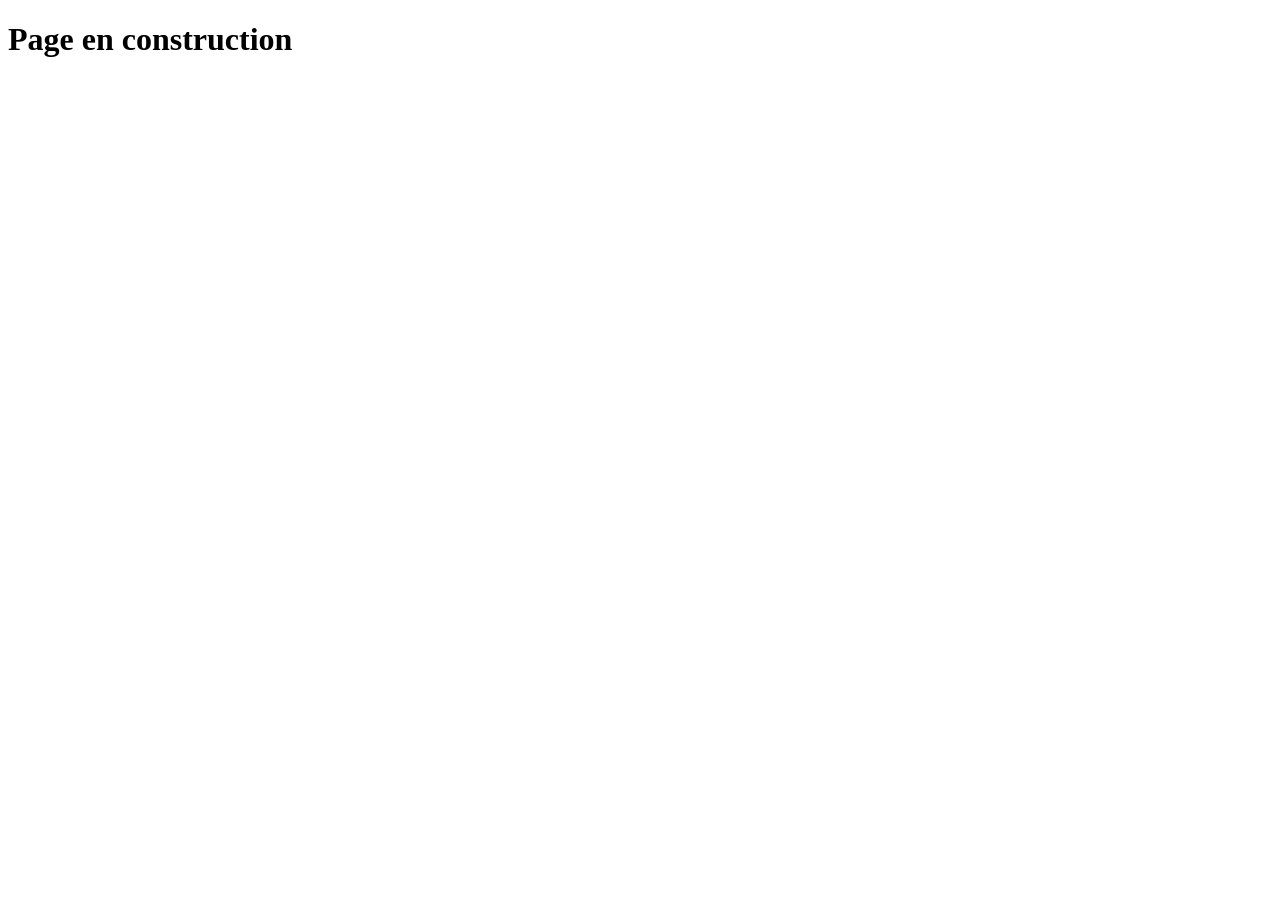
==== Pages/guide.html @ b4634869 "Premier commit du site" ====
<!DOCTYPE html>
<html lang="fr">

<head>

    <meta charset="UTF-8">

    <meta name="viewport" content="width=device-width, initial-scale=1.0">

    <title>Génération Dorée</title>

</head>

<body>

    <h1>Page en construction</h1>

</body>

</html>
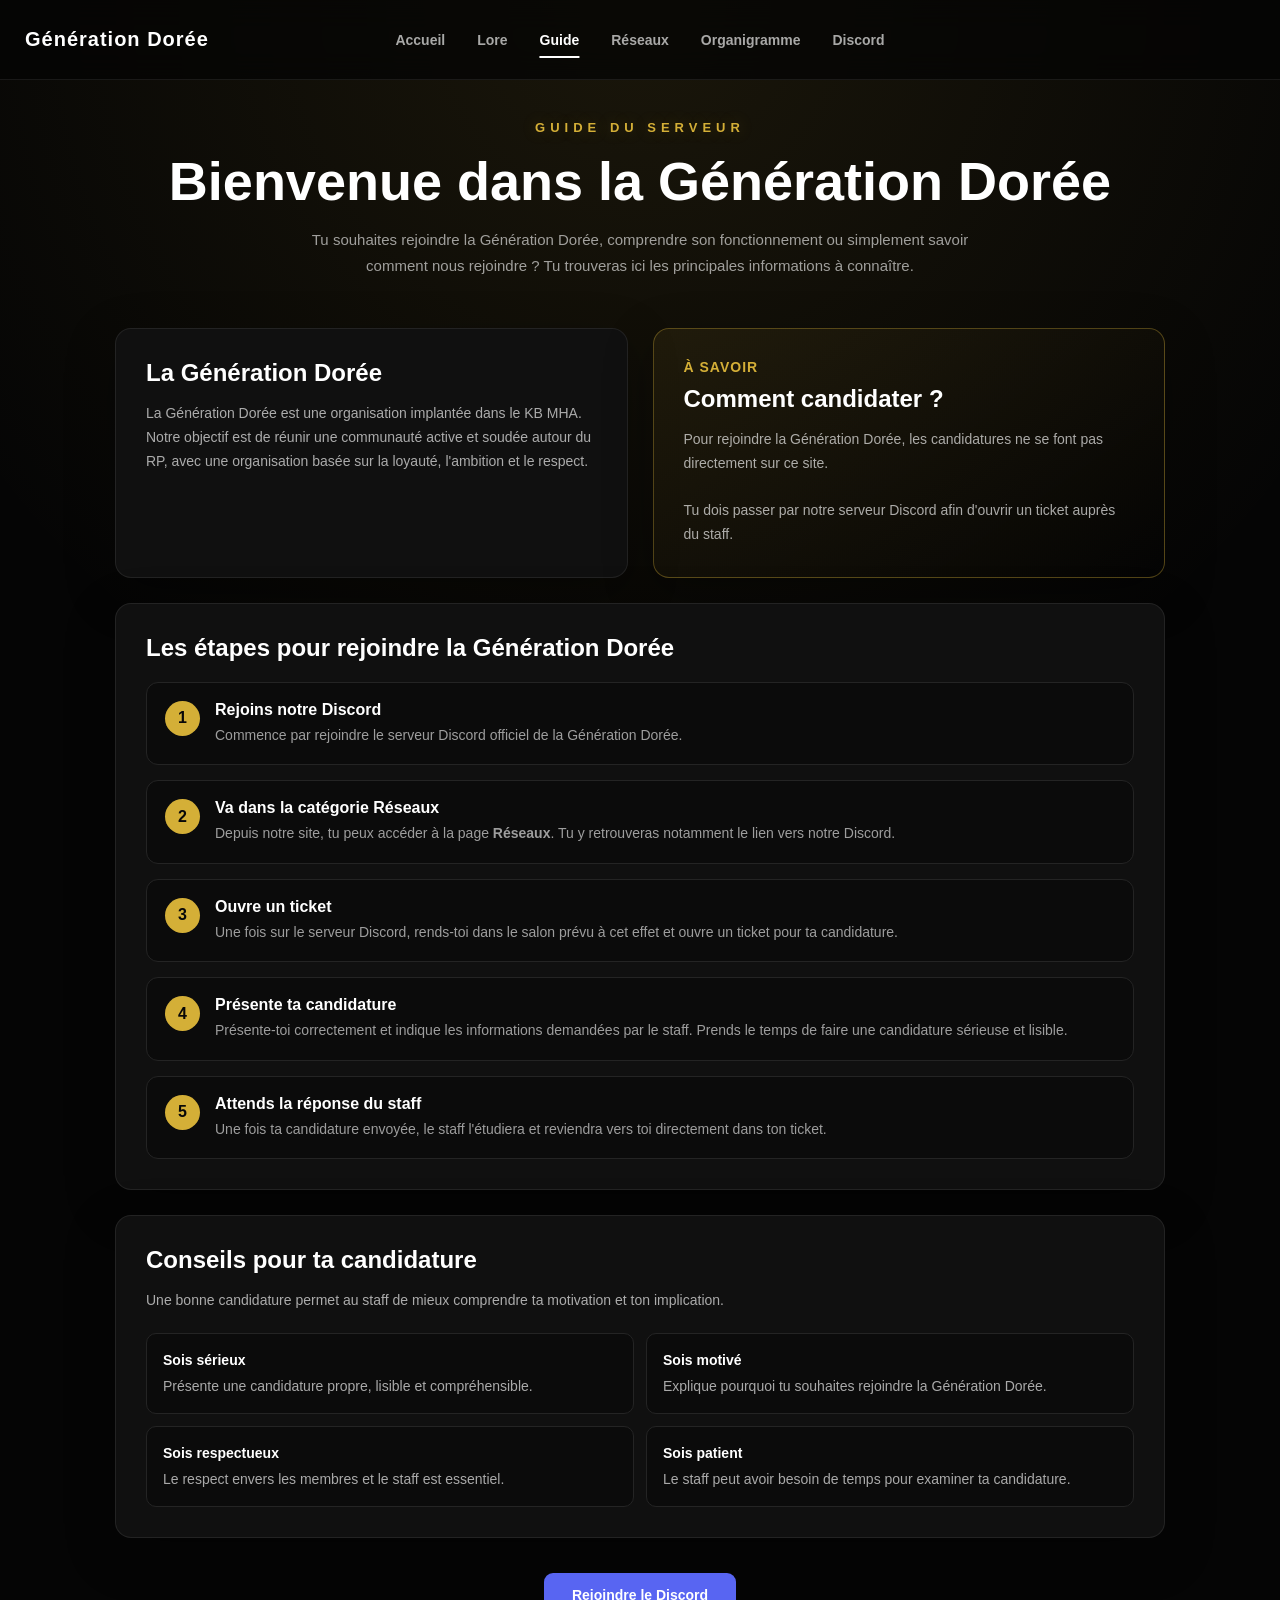
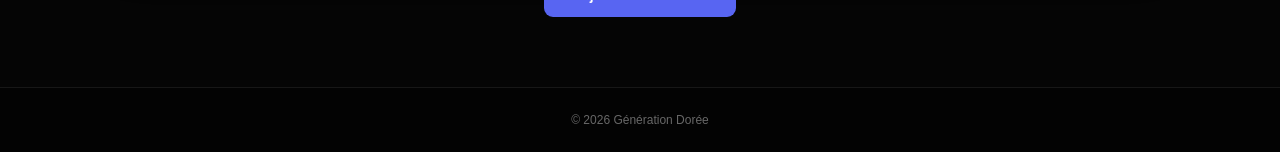
==== commit 2f5c3bb8: "Ajout du guide du serveur" ====
--- a/Pages/guide.html
+++ b/Pages/guide.html
@@ -5,15 +5,956 @@
 
     <meta charset="UTF-8">
 
-    <meta name="viewport" content="width=device-width, initial-scale=1.0">
-
-    <title>Génération Dorée</title>
+    <meta
+        name="viewport"
+        content="width=device-width, initial-scale=1.0"
+    >
+
+    <title>Guide du serveur • Génération Dorée</title>
+
+    <link
+        rel="stylesheet"
+        href="../css/style.css"
+    >
+
+    <style>
+
+        /* =====================================================
+           PAGE GUIDE
+        ===================================================== */
+
+        .guide-page {
+
+            min-height: 100vh;
+
+            padding:
+                120px
+                30px
+                70px;
+
+            background:
+                radial-gradient(
+                    circle at top center,
+                    rgba(212,175,55,0.10),
+                    transparent 45%
+                ),
+                #050505;
+
+        }
+
+
+        .guide-container {
+
+            width: 100%;
+
+            max-width: 1050px;
+
+            margin: 0 auto;
+
+        }
+
+
+        /* =====================================================
+           HEADER
+        ===================================================== */
+
+        .guide-header {
+
+            text-align: center;
+
+            margin-bottom: 50px;
+
+        }
+
+
+        .guide-header .category {
+
+            margin-bottom: 15px;
+
+        }
+
+
+        .guide-header h1 {
+
+            margin:
+                0
+                0
+                15px;
+
+            font-size:
+                clamp(
+                    36px,
+                    5vw,
+                    54px
+                );
+
+            font-weight: 900;
+
+            color: #ffffff;
+
+        }
+
+
+        .guide-header p {
+
+            max-width: 700px;
+
+            margin: 0 auto;
+
+            color:
+                rgba(255,255,255,0.60);
+
+            line-height: 1.7;
+
+            font-size: 15px;
+
+        }
+
+
+        /* =====================================================
+           CARTES
+        ===================================================== */
+
+        .guide-grid {
+
+            display: grid;
+
+            grid-template-columns:
+                repeat(
+                    2,
+                    minmax(0, 1fr)
+                );
+
+            gap: 25px;
+
+            margin-bottom: 25px;
+
+        }
+
+
+        .guide-card {
+
+            background:
+                #101010;
+
+            border:
+                1px solid
+                rgba(255,255,255,0.08);
+
+            border-radius: 16px;
+
+            padding: 30px;
+
+            box-shadow:
+                0 15px 50px
+                rgba(0,0,0,0.30);
+
+        }
+
+
+        .guide-card.full {
+
+            grid-column:
+                1 / -1;
+
+        }
+
+
+        .guide-card h2 {
+
+            margin:
+                0
+                0
+                15px;
+
+            color:
+                #ffffff;
+
+            font-size: 24px;
+
+            font-weight: 900;
+
+        }
+
+
+        .guide-card p {
+
+            margin:
+                0;
+
+            color:
+                rgba(255,255,255,0.65);
+
+            line-height: 1.7;
+
+            font-size: 14px;
+
+        }
+
+
+        /* =====================================================
+           ÉTAPES
+        ===================================================== */
+
+        .steps {
+
+            display: flex;
+
+            flex-direction: column;
+
+            gap: 15px;
+
+            margin-top: 20px;
+
+        }
+
+
+        .step {
+
+            display: flex;
+
+            align-items: flex-start;
+
+            gap: 15px;
+
+            padding: 18px;
+
+            border-radius: 12px;
+
+            background:
+                #0b0b0b;
+
+            border:
+                1px solid
+                #242424;
+
+        }
+
+
+        .step-number {
+
+            width: 35px;
+
+            height: 35px;
+
+            flex-shrink: 0;
+
+            display: flex;
+
+            align-items: center;
+
+            justify-content: center;
+
+            border-radius: 50%;
+
+            background:
+                #d4af37;
+
+            color:
+                #080808;
+
+            font-weight: 900;
+
+        }
+
+
+        .step-content h3 {
+
+            margin:
+                0
+                0
+                5px;
+
+            color:
+                #ffffff;
+
+            font-size: 16px;
+
+        }
+
+
+        .step-content p {
+
+            margin: 0;
+
+            color:
+                rgba(255,255,255,0.60);
+
+            font-size: 14px;
+
+            line-height: 1.6;
+
+        }
+
+
+        /* =====================================================
+           IMPORTANT
+        ===================================================== */
+
+        .important {
+
+            border:
+                1px solid
+                rgba(212,175,55,0.35);
+
+            background:
+                linear-gradient(
+                    145deg,
+                    rgba(212,175,55,0.08),
+                    rgba(0,0,0,0.20)
+                );
+
+        }
+
+
+        .important-title {
+
+            color:
+                #d4af37;
+
+            font-weight: 900;
+
+            margin-bottom: 10px;
+
+            font-size: 14px;
+
+            text-transform:
+                uppercase;
+
+            letter-spacing:
+                1px;
+
+        }
+
+
+        /* =====================================================
+           CONSEILS
+        ===================================================== */
+
+        .tips {
+
+            display: grid;
+
+            grid-template-columns:
+                repeat(
+                    2,
+                    minmax(0, 1fr)
+                );
+
+            gap: 12px;
+
+            margin-top: 20px;
+
+        }
+
+
+        .tip {
+
+            padding: 16px;
+
+            border-radius: 10px;
+
+            background:
+                #0b0b0b;
+
+            border:
+                1px solid
+                #242424;
+
+            color:
+                rgba(255,255,255,0.65);
+
+            font-size: 14px;
+
+            line-height: 1.5;
+
+        }
+
+
+        .tip strong {
+
+            display: block;
+
+            color:
+                #ffffff;
+
+            margin-bottom: 5px;
+
+        }
+
+
+        /* =====================================================
+           BOUTON DISCORD
+        ===================================================== */
+
+        .guide-action {
+
+            text-align: center;
+
+            margin-top: 35px;
+
+        }
+
+
+        .guide-discord-button {
+
+            display: inline-flex;
+
+            align-items: center;
+
+            justify-content: center;
+
+            padding:
+                14px
+                28px;
+
+            border-radius: 9px;
+
+            background:
+                #5865F2;
+
+            color:
+                #ffffff;
+
+            text-decoration: none;
+
+            font-size: 14px;
+
+            font-weight: 900;
+
+            transition:
+                0.25s ease;
+
+        }
+
+
+        .guide-discord-button:hover {
+
+            transform:
+                translateY(-3px);
+
+            filter:
+                brightness(1.1);
+
+            box-shadow:
+                0 10px 30px
+                rgba(88,101,242,0.25);
+
+        }
+
+
+        /* =====================================================
+           RESPONSIVE
+        ===================================================== */
+
+        @media (max-width: 750px) {
+
+            .guide-page {
+
+                padding:
+                    110px
+                    15px
+                    50px;
+
+            }
+
+
+            .guide-grid {
+
+                grid-template-columns:
+                    1fr;
+
+            }
+
+
+            .guide-card.full {
+
+                grid-column:
+                    auto;
+
+            }
+
+
+            .tips {
+
+                grid-template-columns:
+                    1fr;
+
+            }
+
+
+            .guide-card {
+
+                padding:
+                    25px
+                    20px;
+
+            }
+
+        }
+
+    </style>
 
 </head>
 
+
 <body>
 
-    <h1>Page en construction</h1>
+
+<!-- =========================================================
+     NAVIGATION
+========================================================= -->
+
+<header class="navbar">
+
+    <div class="navbar-container">
+
+
+        <a
+            href="../index.html"
+            class="logo"
+        >
+            Génération Dorée
+        </a>
+
+
+        <nav class="navigation">
+
+
+            <a
+                href="../index.html"
+            >
+                Accueil
+            </a>
+
+
+            <a
+                href="lore.html"
+            >
+                Lore
+            </a>
+
+
+            <a
+                href="guide.html"
+                class="active"
+            >
+                Guide
+            </a>
+
+
+            <a
+                href="tickets.html"
+            >
+                Réseaux
+            </a>
+
+
+            <a
+                href="organigramme.html"
+            >
+                Organigramme
+            </a>
+
+
+            <a
+                href="discord.html"
+            >
+                Discord
+            </a>
+
+
+        </nav>
+
+    </div>
+
+</header>
+
+
+
+<!-- =========================================================
+     GUIDE
+========================================================= -->
+
+<main class="guide-page">
+
+    <div class="guide-container">
+
+
+        <!-- =================================================
+             HEADER
+        ================================================== -->
+
+        <div class="guide-header">
+
+
+            <div class="category">
+
+                GUIDE DU SERVEUR
+
+            </div>
+
+
+            <h1>
+
+                Bienvenue dans la Génération Dorée
+
+            </h1>
+
+
+            <p>
+
+                Tu souhaites rejoindre la Génération Dorée,
+                comprendre son fonctionnement ou simplement
+                savoir comment nous rejoindre ?
+                Tu trouveras ici les principales informations
+                à connaître.
+
+            </p>
+
+
+        </div>
+
+
+
+        <!-- =================================================
+             INFORMATIONS
+        ================================================== -->
+
+        <div class="guide-grid">
+
+
+            <!-- PRÉSENTATION -->
+
+            <section class="guide-card">
+
+                <h2>
+                    La Génération Dorée
+                </h2>
+
+
+                <p>
+
+                    La Génération Dorée est une organisation
+                    implantée dans le KB MHA.
+                    Notre objectif est de réunir une communauté
+                    active et soudée autour du RP, avec une
+                    organisation basée sur la loyauté,
+                    l'ambition et le respect.
+
+                </p>
+
+            </section>
+
+
+
+            <!-- CANDIDATURE -->
+
+            <section class="guide-card important">
+
+                <div class="important-title">
+                    À savoir
+                </div>
+
+
+                <h2>
+                    Comment candidater ?
+                </h2>
+
+
+                <p>
+
+                    Pour rejoindre la Génération Dorée,
+                    les candidatures ne se font pas directement
+                    sur ce site.
+
+                    <br><br>
+
+                    Tu dois passer par notre serveur Discord
+                    afin d'ouvrir un ticket auprès du staff.
+
+                </p>
+
+            </section>
+
+
+
+            <!-- ÉTAPES -->
+
+            <section class="guide-card full">
+
+                <h2>
+                    Les étapes pour rejoindre la Génération Dorée
+                </h2>
+
+
+                <div class="steps">
+
+
+                    <div class="step">
+
+                        <div class="step-number">
+                            1
+                        </div>
+
+
+                        <div class="step-content">
+
+                            <h3>
+                                Rejoins notre Discord
+                            </h3>
+
+
+                            <p>
+
+                                Commence par rejoindre le serveur
+                                Discord officiel de la Génération Dorée.
+
+                            </p>
+
+                        </div>
+
+                    </div>
+
+
+
+                    <div class="step">
+
+                        <div class="step-number">
+                            2
+                        </div>
+
+
+                        <div class="step-content">
+
+                            <h3>
+                                Va dans la catégorie Réseaux
+                            </h3>
+
+
+                            <p>
+
+                                Depuis notre site, tu peux accéder
+                                à la page <strong>Réseaux</strong>.
+                                Tu y retrouveras notamment le lien
+                                vers notre Discord.
+
+                            </p>
+
+                        </div>
+
+                    </div>
+
+
+
+                    <div class="step">
+
+                        <div class="step-number">
+                            3
+                        </div>
+
+
+                        <div class="step-content">
+
+                            <h3>
+                                Ouvre un ticket
+                            </h3>
+
+
+                            <p>
+
+                                Une fois sur le serveur Discord,
+                                rends-toi dans le salon prévu à cet
+                                effet et ouvre un ticket pour ta
+                                candidature.
+
+                            </p>
+
+                        </div>
+
+                    </div>
+
+
+
+                    <div class="step">
+
+                        <div class="step-number">
+                            4
+                        </div>
+
+
+                        <div class="step-content">
+
+                            <h3>
+                                Présente ta candidature
+                            </h3>
+
+
+                            <p>
+
+                                Présente-toi correctement et indique
+                                les informations demandées par le
+                                staff. Prends le temps de faire une
+                                candidature sérieuse et lisible.
+
+                            </p>
+
+                        </div>
+
+                    </div>
+
+
+
+                    <div class="step">
+
+                        <div class="step-number">
+                            5
+                        </div>
+
+
+                        <div class="step-content">
+
+                            <h3>
+                                Attends la réponse du staff
+                            </h3>
+
+
+                            <p>
+
+                                Une fois ta candidature envoyée,
+                                le staff l'étudiera et reviendra vers
+                                toi directement dans ton ticket.
+
+                            </p>
+
+                        </div>
+
+                    </div>
+
+
+                </div>
+
+            </section>
+
+
+
+            <!-- CONSEILS -->
+
+            <section class="guide-card full">
+
+                <h2>
+                    Conseils pour ta candidature
+                </h2>
+
+
+                <p>
+
+                    Une bonne candidature permet au staff de mieux
+                    comprendre ta motivation et ton implication.
+
+                </p>
+
+
+                <div class="tips">
+
+
+                    <div class="tip">
+
+                        <strong>
+                            Sois sérieux
+                        </strong>
+
+                        Présente une candidature propre,
+                        lisible et compréhensible.
+
+                    </div>
+
+
+                    <div class="tip">
+
+                        <strong>
+                            Sois motivé
+                        </strong>
+
+                        Explique pourquoi tu souhaites
+                        rejoindre la Génération Dorée.
+
+                    </div>
+
+
+                    <div class="tip">
+
+                        <strong>
+                            Sois respectueux
+                        </strong>
+
+                        Le respect envers les membres et le
+                        staff est essentiel.
+
+                    </div>
+
+
+                    <div class="tip">
+
+                        <strong>
+                            Sois patient
+                        </strong>
+
+                        Le staff peut avoir besoin de temps
+                        pour examiner ta candidature.
+
+                    </div>
+
+
+                </div>
+
+            </section>
+
+
+        </div>
+
+
+
+        <!-- =================================================
+             ACTION
+        ================================================== -->
+
+        <div class="guide-action">
+
+
+            <a
+                href="https://discord.gg/TjNMVMMwdg"
+                target="_blank"
+                rel="noopener noreferrer"
+                class="guide-discord-button"
+            >
+
+                Rejoindre le Discord
+
+            </a>
+
+
+        </div>
+
+
+    </div>
+
+</main>
+
+
+
+<!-- =========================================================
+     FOOTER
+========================================================= -->
+
+<footer>
+
+    <p>
+        © 2026 Génération Dorée
+    </p>
+
+</footer>
+
 
 </body>
 
--- a/css/style.css
+++ b/css/style.css
@@ -0,0 +1,2505 @@
+/* ==========================================
+   RESET
+========================================== */
+
+* {
+    margin: 0;
+    padding: 0;
+    box-sizing: border-box;
+}
+
+html {
+    scroll-behavior: smooth;
+}
+
+body {
+    min-height: 100vh;
+
+    font-family:
+        Arial,
+        Helvetica,
+        sans-serif;
+
+    background: #050505;
+
+    color: #ffffff;
+
+    overflow-x: hidden;
+}
+
+button,
+input,
+textarea,
+select {
+    font-family: inherit;
+}
+
+
+/* ==========================================
+   NAVBAR
+========================================== */
+
+.navbar {
+    position: fixed;
+
+    top: 0;
+    left: 0;
+
+    width: 100%;
+
+    height: 80px;
+
+    z-index: 1000;
+
+    background:
+        rgba(5, 5, 5, 0.75);
+
+    backdrop-filter:
+        blur(15px);
+
+    border-bottom:
+        1px solid rgba(255, 255, 255, 0.08);
+}
+
+.navbar-container {
+    position: relative;
+
+    width: 100%;
+
+    height: 100%;
+
+    margin: auto;
+
+    padding: 0 25px;
+
+    display: flex;
+
+    align-items: center;
+}
+
+
+/* ==========================================
+   NOM DU SITE
+========================================== */
+
+.logo {
+    color: #ffffff;
+
+    text-decoration: none;
+
+    font-size: 20px;
+
+    font-weight: 800;
+
+    letter-spacing: 1px;
+
+    transition: 0.3s;
+
+    margin-right: auto;
+}
+
+.logo:hover {
+    opacity: 0.7;
+}
+
+
+/* ==========================================
+   NAVIGATION CENTRÉE
+========================================== */
+
+.navigation {
+    position: absolute;
+
+    left: 50%;
+
+    transform: translateX(-50%);
+
+    display: flex;
+
+    align-items: center;
+
+    gap: 32px;
+}
+
+.navigation a {
+    position: relative;
+
+    color:
+        rgba(255, 255, 255, 0.65);
+
+    text-decoration: none;
+
+    font-size: 14px;
+
+    font-weight: 600;
+
+    transition: 0.3s;
+}
+
+.navigation a:hover {
+    color: white;
+}
+
+.navigation a.active {
+    color: white;
+}
+
+.navigation a.active::after {
+    content: "";
+
+    position: absolute;
+
+    left: 0;
+
+    bottom: -10px;
+
+    width: 100%;
+
+    height: 2px;
+
+    background: white;
+}
+
+
+/* ==========================================
+   HERO
+========================================== */
+
+.hero {
+    position: relative;
+
+    min-height: 100vh;
+
+    width: 100%;
+
+    display: flex;
+
+    align-items: center;
+
+    justify-content: center;
+
+    text-align: center;
+
+    padding:
+        120px 30px 80px;
+
+    overflow: hidden;
+}
+
+
+/* ==========================================
+   IMAGE DE FOND
+========================================== */
+
+.hero-background {
+    position: absolute;
+
+    inset: 0;
+
+    background-image:
+        url("../assets/images/fond-jjk.jpg");
+
+    background-size: cover;
+
+    background-position: center;
+
+    background-repeat: no-repeat;
+
+    transform: scale(1.03);
+
+    z-index: 0;
+}
+
+
+/* ==========================================
+   OVERLAY
+========================================== */
+
+.hero-overlay {
+    position: absolute;
+
+    inset: 0;
+
+    z-index: 1;
+
+    background:
+        linear-gradient(
+            90deg,
+            rgba(0, 0, 0, 0.92),
+            rgba(0, 0, 0, 0.55),
+            rgba(0, 0, 0, 0.90)
+        );
+}
+
+
+/* ==========================================
+   CONTENU HERO
+========================================== */
+
+.hero-content {
+    position: relative;
+
+    z-index: 2;
+
+    width: 100%;
+
+    max-width: 900px;
+
+    animation:
+        fadeIn 1s ease;
+}
+
+
+/* ==========================================
+   PETIT TITRE DORÉ
+========================================== */
+
+.category {
+    margin-bottom: 20px;
+
+    font-size: 13px;
+
+    font-weight: 800;
+
+    letter-spacing: 5px;
+
+    color: #d4af37;
+
+    text-shadow:
+        0 0 15px rgba(212, 175, 55, 0.25);
+}
+
+
+/* ==========================================
+   TITRE PRINCIPAL
+========================================== */
+
+.hero h1 {
+    font-size:
+        clamp(38px, 5vw, 62px);
+
+    line-height: 1;
+
+    font-weight: 900;
+
+    letter-spacing: -1px;
+
+    text-transform: uppercase;
+
+    margin-bottom: 25px;
+
+    color: #ffffff;
+}
+
+
+/* ==========================================
+   SOUS TITRE
+========================================== */
+
+.location {
+    font-size: 21px;
+
+    font-weight: 600;
+
+    color:
+        rgba(255, 255, 255, 0.82);
+
+    margin-bottom: 25px;
+}
+
+
+/* ==========================================
+   DESCRIPTION
+========================================== */
+
+.description {
+    max-width: 650px;
+
+    margin:
+        0 auto 40px;
+
+    font-size: 16px;
+
+    line-height: 1.8;
+
+    color:
+        rgba(255, 255, 255, 0.65);
+}
+
+
+/* ==========================================
+   STATISTIQUES
+========================================== */
+
+.statistics {
+    display: flex;
+
+    justify-content: center;
+
+    align-items: center;
+
+    gap: 80px;
+
+    margin-bottom: 42px;
+}
+
+.stat {
+    display: flex;
+
+    flex-direction: column;
+
+    align-items: center;
+
+    gap: 8px;
+}
+
+.stat strong {
+    font-size: 28px;
+
+    font-weight: 900;
+
+    color: white;
+}
+
+.stat span {
+    font-size: 11px;
+
+    text-transform: uppercase;
+
+    letter-spacing: 1.5px;
+
+    color:
+        rgba(255, 255, 255, 0.50);
+}
+
+
+/* ==========================================
+   BOUTONS
+========================================== */
+
+.hero-buttons {
+    display: flex;
+
+    justify-content: center;
+
+    gap: 15px;
+}
+
+.button {
+    min-width: 185px;
+
+    padding:
+        15px 28px;
+
+    display: inline-flex;
+
+    align-items: center;
+
+    justify-content: center;
+
+    border-radius: 6px;
+
+    text-decoration: none;
+
+    font-size: 14px;
+
+    font-weight: 800;
+
+    transition: 0.3s;
+}
+
+
+/* ==========================================
+   BOUTON PRINCIPAL
+========================================== */
+
+.button.primary {
+    background: white;
+
+    color: black;
+
+    border:
+        1px solid white;
+}
+
+.button.primary:hover {
+    background: transparent;
+
+    color: white;
+
+    transform:
+        translateY(-3px);
+}
+
+
+/* ==========================================
+   BOUTON SECONDAIRE
+========================================== */
+
+.button.secondary {
+    color: white;
+
+    background:
+        rgba(255, 255, 255, 0.05);
+
+    border:
+        1px solid rgba(255, 255, 255, 0.25);
+
+    backdrop-filter:
+        blur(10px);
+}
+
+.button.secondary:hover {
+    background:
+        rgba(255, 255, 255, 0.12);
+
+    transform:
+        translateY(-3px);
+}
+
+
+/* ==========================================
+   FOOTER
+========================================== */
+
+footer {
+    padding:
+        25px;
+
+    text-align: center;
+
+    background: #030303;
+
+    border-top:
+        1px solid rgba(255, 255, 255, 0.08);
+
+    color:
+        rgba(255, 255, 255, 0.4);
+
+    font-size: 12px;
+}
+
+
+/* ==========================================
+   ANIMATION
+========================================== */
+
+@keyframes fadeIn {
+    from {
+        opacity: 0;
+
+        transform:
+            translateY(25px);
+    }
+
+    to {
+        opacity: 1;
+
+        transform:
+            translateY(0);
+    }
+}
+
+
+/* ==========================================
+   PAGE DISCORD
+========================================== */
+
+.discord-page {
+    min-height: 100vh;
+
+    padding:
+        130px 50px 80px;
+
+    background:
+        radial-gradient(
+            circle at top center,
+            rgba(212, 175, 55, 0.10),
+            transparent 45%
+        ),
+        #050505;
+
+    display: flex;
+
+    align-items: center;
+
+    justify-content: center;
+}
+
+.discord-container {
+    width: 100%;
+
+    max-width: 1450px;
+
+    margin: 0 auto;
+
+    display: grid;
+
+    grid-template-columns:
+        repeat(2, 1fr);
+
+    gap: 35px;
+
+    align-items: stretch;
+}
+
+
+/* ==========================================
+   GRAND ENCADREMENT DISCORD
+========================================== */
+
+.discord-card {
+    min-height: 650px;
+
+    overflow: hidden;
+
+    display: flex;
+
+    flex-direction: column;
+
+    background:
+        rgba(12, 12, 12, 0.88);
+
+    border:
+        1px solid rgba(255, 255, 255, 0.12);
+
+    border-radius: 16px;
+
+    backdrop-filter: blur(15px);
+
+    box-shadow:
+        0 20px 60px rgba(0, 0, 0, 0.45);
+
+    transition: 0.35s ease;
+}
+
+.discord-card:hover {
+    transform:
+        translateY(-6px);
+
+    border-color:
+        rgba(212, 175, 55, 0.45);
+
+    box-shadow:
+        0 25px 70px rgba(0, 0, 0, 0.60);
+}
+
+
+/* ==========================================
+   IMAGE DISCORD
+========================================== */
+
+.discord-image {
+    width: 100%;
+
+    height: 360px;
+
+    flex-shrink: 0;
+
+    display: flex;
+
+    align-items: center;
+
+    justify-content: center;
+
+    overflow: hidden;
+
+    background:
+        linear-gradient(
+            135deg,
+            rgba(212, 175, 55, 0.12),
+            rgba(255, 255, 255, 0.025)
+        );
+
+    border-bottom:
+        1px solid rgba(255, 255, 255, 0.10);
+
+    color:
+        rgba(255, 255, 255, 0.25);
+
+    font-size: 12px;
+
+    letter-spacing: 2px;
+
+    text-transform: uppercase;
+}
+
+.discord-image img {
+    width: 100%;
+
+    height: 100%;
+
+    object-fit: cover;
+
+    display: block;
+}
+
+
+/* ==========================================
+   CONTENU DISCORD
+========================================== */
+
+.discord-card-content {
+    flex: 1;
+
+    display: flex;
+
+    flex-direction: column;
+
+    align-items: center;
+
+    justify-content: center;
+
+    padding:
+        45px 50px 50px;
+
+    text-align: center;
+}
+
+.discord-card-content h1 {
+    margin-bottom: 22px;
+
+    font-size: 30px;
+
+    font-weight: 900;
+
+    color: #d4af37;
+
+    letter-spacing: -0.5px;
+
+    text-shadow:
+        0 0 20px
+        rgba(212, 175, 55, 0.18);
+}
+
+.discord-card-content p {
+    max-width: 520px;
+
+    margin:
+        0 auto 32px;
+
+    color:
+        rgba(255, 255, 255, 0.78);
+
+    font-size: 15px;
+
+    line-height: 1.8;
+}
+
+
+/* ==========================================
+   BOUTON DISCORD
+========================================== */
+
+.discord-button {
+    display: inline-flex;
+
+    align-items: center;
+
+    justify-content: center;
+
+    min-width: 230px;
+
+    padding:
+        16px 30px;
+
+    border-radius: 7px;
+
+    text-decoration: none;
+
+    background: #ffffff;
+
+    color: #050505;
+
+    font-size: 14px;
+
+    font-weight: 800;
+
+    transition: 0.3s ease;
+}
+
+.discord-button:hover {
+    transform:
+        translateY(-4px);
+
+    background: #d4af37;
+
+    color: #050505;
+
+    box-shadow:
+        0 10px 30px
+        rgba(212, 175, 55, 0.25);
+}
+
+
+/* ==========================================================
+   PAGE TICKETS
+========================================================== */
+
+.tickets-page {
+    min-height: 100vh;
+
+    padding:
+        130px 30px 80px;
+
+    background:
+        radial-gradient(
+            circle at top center,
+            rgba(212, 175, 55, 0.10),
+            transparent 45%
+        ),
+        #050505;
+}
+
+
+/* ==========================================
+   CONTAINER TICKETS
+========================================== */
+
+.tickets-container {
+    width: 100%;
+
+    max-width: 1250px;
+
+    margin: 0 auto;
+}
+
+
+/* ==========================================
+   EN-TÊTE TICKETS
+========================================== */
+
+.tickets-header {
+    text-align: center;
+
+    margin-bottom: 45px;
+}
+
+.tickets-header .category {
+    margin-bottom: 15px;
+}
+
+.tickets-header h1 {
+    font-size:
+        clamp(32px, 5vw, 52px);
+
+    font-weight: 900;
+
+    margin-bottom: 15px;
+}
+
+.tickets-header p {
+    max-width: 700px;
+
+    margin: 0 auto;
+
+    color:
+        rgba(255, 255, 255, 0.60);
+
+    line-height: 1.7;
+}
+
+
+/* ==========================================
+   GRILLE TICKETS
+========================================== */
+
+.tickets-grid {
+    display: grid;
+
+    grid-template-columns:
+        minmax(0, 1fr)
+        minmax(0, 1.4fr);
+
+    gap: 25px;
+
+    align-items: start;
+}
+
+
+/* ==========================================
+   CARTE TICKET
+========================================== */
+
+.ticket-card {
+    background:
+        rgba(12, 12, 12, 0.90);
+
+    border:
+        1px solid rgba(255, 255, 255, 0.10);
+
+    border-radius: 14px;
+
+    padding: 30px;
+
+    backdrop-filter:
+        blur(15px);
+
+    box-shadow:
+        0 20px 60px
+        rgba(0, 0, 0, 0.35);
+}
+
+.ticket-card h2 {
+    font-size: 22px;
+
+    margin-bottom: 10px;
+
+    font-weight: 900;
+}
+
+.ticket-card > p {
+    color:
+        rgba(255, 255, 255, 0.55);
+
+    font-size: 14px;
+
+    line-height: 1.6;
+
+    margin-bottom: 25px;
+}
+
+
+/* ==========================================
+   FORMULAIRE TICKET
+========================================== */
+
+.ticket-form {
+    display: flex;
+
+    flex-direction: column;
+
+    gap: 18px;
+}
+
+.form-group {
+    display: flex;
+
+    flex-direction: column;
+
+    gap: 8px;
+}
+
+.form-group label {
+    font-size: 13px;
+
+    font-weight: 700;
+
+    color:
+        rgba(255, 255, 255, 0.75);
+}
+
+.form-group input,
+.form-group textarea,
+.form-group select {
+    width: 100%;
+
+    padding:
+        14px 15px;
+
+    border-radius: 7px;
+
+    border:
+        1px solid rgba(255, 255, 255, 0.12);
+
+    outline: none;
+
+    background:
+        rgba(255, 255, 255, 0.04);
+
+    color: white;
+
+    transition: 0.25s;
+}
+
+.form-group input::placeholder,
+.form-group textarea::placeholder {
+    color:
+        rgba(255, 255, 255, 0.30);
+}
+
+.form-group input:focus,
+.form-group textarea:focus,
+.form-group select:focus {
+    border-color:
+        rgba(212, 175, 55, 0.65);
+
+    background:
+        rgba(255, 255, 255, 0.06);
+
+    box-shadow:
+        0 0 0 3px
+        rgba(212, 175, 55, 0.08);
+}
+
+.form-group textarea {
+    min-height: 150px;
+
+    resize: vertical;
+}
+
+
+/* ==========================================
+   BOUTON CRÉER TICKET
+========================================== */
+
+.ticket-submit {
+    width: 100%;
+
+    padding:
+        15px 20px;
+
+    border: none;
+
+    border-radius: 7px;
+
+    background: white;
+
+    color: #050505;
+
+    cursor: pointer;
+
+    font-size: 14px;
+
+    font-weight: 900;
+
+    transition: 0.3s;
+}
+
+.ticket-submit:hover {
+    background: #d4af37;
+
+    transform:
+        translateY(-2px);
+
+    box-shadow:
+        0 10px 30px
+        rgba(212, 175, 55, 0.20);
+}
+
+.ticket-submit:disabled {
+    opacity: 0.5;
+
+    cursor: not-allowed;
+
+    transform: none;
+}
+
+
+/* ==========================================
+   LISTE DES TICKETS
+========================================== */
+
+.tickets-list {
+    display: flex;
+
+    flex-direction: column;
+
+    gap: 12px;
+
+    max-height: 650px;
+
+    overflow-y: auto;
+
+    padding-right: 5px;
+}
+
+.tickets-list::-webkit-scrollbar {
+    width: 5px;
+}
+
+.tickets-list::-webkit-scrollbar-track {
+    background: transparent;
+}
+
+.tickets-list::-webkit-scrollbar-thumb {
+    background:
+        rgba(255, 255, 255, 0.15);
+
+    border-radius: 10px;
+}
+
+
+/* ==========================================
+   TICKET DANS LA LISTE
+========================================== */
+
+.ticket-item {
+    display: flex;
+
+    align-items: center;
+
+    justify-content: space-between;
+
+    gap: 20px;
+
+    padding:
+        18px 20px;
+
+    background:
+        rgba(255, 255, 255, 0.035);
+
+    border:
+        1px solid rgba(255, 255, 255, 0.08);
+
+    border-radius: 10px;
+
+    cursor: pointer;
+
+    transition: 0.25s;
+}
+
+.ticket-item:hover {
+    background:
+        rgba(255, 255, 255, 0.07);
+
+    border-color:
+        rgba(212, 175, 55, 0.35);
+
+    transform:
+        translateX(3px);
+}
+
+.ticket-item-info {
+    min-width: 0;
+}
+
+.ticket-item-info h3 {
+    font-size: 15px;
+
+    margin-bottom: 5px;
+
+    white-space: nowrap;
+
+    overflow: hidden;
+
+    text-overflow: ellipsis;
+}
+
+.ticket-item-info p {
+    color:
+        rgba(255, 255, 255, 0.45);
+
+    font-size: 12px;
+}
+
+
+/* ==========================================
+   STATUT TICKET
+========================================== */
+
+.ticket-status {
+    flex-shrink: 0;
+
+    padding:
+        6px 10px;
+
+    border-radius: 20px;
+
+    font-size: 10px;
+
+    font-weight: 800;
+
+    text-transform: uppercase;
+
+    letter-spacing: 0.8px;
+}
+
+.ticket-status.open {
+    background:
+        rgba(50, 205, 100, 0.12);
+
+    color:
+        #64e68a;
+
+    border:
+        1px solid
+        rgba(50, 205, 100, 0.20);
+}
+
+.ticket-status.closed {
+    background:
+        rgba(255, 255, 255, 0.07);
+
+    color:
+        rgba(255, 255, 255, 0.50);
+
+    border:
+        1px solid
+        rgba(255, 255, 255, 0.10);
+}
+
+
+/* ==========================================================
+   ESPACE GESTION STAFF
+========================================================== */
+
+.staff-panel {
+    width: 100%;
+
+    max-width: 1250px;
+
+    margin:
+        30px auto 0;
+
+    padding: 30px;
+
+    background:
+        rgba(12, 12, 12, 0.90);
+
+    border:
+        1px solid rgba(255, 255, 255, 0.10);
+
+    border-radius: 14px;
+
+    backdrop-filter:
+        blur(15px);
+
+    box-shadow:
+        0 20px 60px
+        rgba(0, 0, 0, 0.35);
+}
+
+
+/* ==========================================
+   STAFF HEADER
+========================================== */
+
+.staff-header {
+    display: flex;
+
+    align-items: center;
+
+    justify-content: space-between;
+
+    gap: 20px;
+
+    margin-bottom: 25px;
+}
+
+.staff-header h2 {
+    font-size: 23px;
+
+    font-weight: 900;
+}
+
+.staff-header p {
+    margin-top: 5px;
+
+    color:
+        rgba(255, 255, 255, 0.45);
+
+    font-size: 13px;
+}
+
+
+/* ==========================================
+   BADGE STAFF
+========================================== */
+
+.staff-badge {
+    padding:
+        8px 13px;
+
+    border-radius: 20px;
+
+    background:
+        rgba(212, 175, 55, 0.10);
+
+    border:
+        1px solid
+        rgba(212, 175, 55, 0.25);
+
+    color:
+        #d4af37;
+
+    font-size: 11px;
+
+    font-weight: 800;
+
+    text-transform: uppercase;
+}
+
+
+/* ==========================================================
+   GESTION DES ACCÈS
+========================================================== */
+
+.access-panel {
+    display: grid;
+
+    grid-template-columns:
+        1fr 1fr;
+
+    gap: 20px;
+
+    margin-bottom: 30px;
+}
+
+.access-box {
+    padding: 25px;
+
+    background:
+        rgba(255, 255, 255, 0.025);
+
+    border:
+        1px solid rgba(255, 255, 255, 0.08);
+
+    border-radius: 10px;
+}
+
+.access-box h3 {
+    font-size: 17px;
+
+    margin-bottom: 8px;
+}
+
+.access-box p {
+    color:
+        rgba(255, 255, 255, 0.45);
+
+    font-size: 12px;
+
+    line-height: 1.6;
+
+    margin-bottom: 20px;
+}
+
+
+/* ==========================================
+   AJOUTER UN STAFF
+========================================== */
+
+.staff-form {
+    display: flex;
+
+    flex-direction: column;
+
+    gap: 15px;
+}
+
+.staff-form-row {
+    display: grid;
+
+    grid-template-columns:
+        1fr 180px auto;
+
+    gap: 10px;
+}
+
+.staff-form input,
+.staff-form select {
+    min-width: 0;
+
+    padding:
+        13px 14px;
+
+    border-radius: 7px;
+
+    border:
+        1px solid rgba(255, 255, 255, 0.10);
+
+    background:
+        rgba(255, 255, 255, 0.04);
+
+    color: white;
+
+    outline: none;
+}
+
+.staff-form input:focus,
+.staff-form select:focus {
+    border-color:
+        rgba(212, 175, 55, 0.60);
+}
+
+.staff-form button {
+    padding:
+        13px 18px;
+
+    border: none;
+
+    border-radius: 7px;
+
+    background:
+        #d4af37;
+
+    color:
+        #050505;
+
+    font-weight: 900;
+
+    cursor: pointer;
+
+    transition: 0.25s;
+}
+
+.staff-form button:hover {
+    transform:
+        translateY(-2px);
+
+    box-shadow:
+        0 8px 25px
+        rgba(212, 175, 55, 0.20);
+}
+
+
+/* ==========================================================
+   RÔLES
+========================================================== */
+
+.role-selector {
+    display: grid;
+
+    grid-template-columns:
+        repeat(3, 1fr);
+
+    gap: 10px;
+}
+
+.role-option {
+    position: relative;
+
+    padding: 15px;
+
+    text-align: center;
+
+    border-radius: 8px;
+
+    border:
+        1px solid rgba(255, 255, 255, 0.10);
+
+    background:
+        rgba(255, 255, 255, 0.03);
+
+    color:
+        rgba(255, 255, 255, 0.65);
+
+    cursor: pointer;
+
+    transition: 0.25s;
+}
+
+.role-option:hover {
+    border-color:
+        rgba(212, 175, 55, 0.35);
+
+    background:
+        rgba(212, 175, 55, 0.05);
+}
+
+.role-option.active {
+    border-color:
+        #d4af37;
+
+    background:
+        rgba(212, 175, 55, 0.10);
+
+    color:
+        #d4af37;
+}
+
+.role-option strong {
+    display: block;
+
+    font-size: 13px;
+
+    margin-bottom: 5px;
+}
+
+.role-option span {
+    font-size: 10px;
+
+    opacity: 0.55;
+}
+
+
+/* ==========================================================
+   UTILISATEURS STAFF
+========================================================== */
+
+.staff-users {
+    display: flex;
+
+    flex-direction: column;
+
+    gap: 10px;
+}
+
+.staff-user {
+    display: flex;
+
+    align-items: center;
+
+    justify-content: space-between;
+
+    gap: 15px;
+
+    padding:
+        15px 18px;
+
+    border:
+        1px solid rgba(255, 255, 255, 0.07);
+
+    border-radius: 9px;
+
+    background:
+        rgba(255, 255, 255, 0.025);
+}
+
+.staff-user-info {
+    display: flex;
+
+    align-items: center;
+
+    gap: 12px;
+
+    min-width: 0;
+}
+
+.staff-user-avatar {
+    width: 38px;
+
+    height: 38px;
+
+    border-radius: 50%;
+
+    object-fit: cover;
+
+    background:
+        rgba(255, 255, 255, 0.10);
+}
+
+.staff-user-name {
+    min-width: 0;
+}
+
+.staff-user-name strong {
+    display: block;
+
+    font-size: 13px;
+
+    white-space: nowrap;
+
+    overflow: hidden;
+
+    text-overflow: ellipsis;
+}
+
+.staff-user-name span {
+    display: block;
+
+    margin-top: 3px;
+
+    color:
+        rgba(255, 255, 255, 0.40);
+
+    font-size: 11px;
+}
+
+
+/* ==========================================================
+   BADGES DES RÔLES
+========================================================== */
+
+.role-badge {
+    padding:
+        6px 10px;
+
+    border-radius: 20px;
+
+    font-size: 9px;
+
+    font-weight: 900;
+
+    text-transform: uppercase;
+
+    letter-spacing: 0.7px;
+
+    white-space: nowrap;
+}
+
+.role-badge.moderator {
+    background:
+        rgba(80, 160, 255, 0.12);
+
+    border:
+        1px solid rgba(80, 160, 255, 0.25);
+
+    color:
+        #70adff;
+}
+
+.role-badge.admin {
+    background:
+        rgba(170, 80, 255, 0.12);
+
+    border:
+        1px solid rgba(170, 80, 255, 0.25);
+
+    color:
+        #c184ff;
+}
+
+.role-badge.founder {
+    background:
+        rgba(212, 175, 55, 0.12);
+
+    border:
+        1px solid rgba(212, 175, 55, 0.30);
+
+    color:
+        #d4af37;
+}
+
+
+/* ==========================================================
+   BOUTONS STAFF
+========================================================== */
+
+.staff-actions {
+    display: flex;
+
+    gap: 8px;
+}
+
+.staff-action {
+    padding:
+        8px 12px;
+
+    border-radius: 6px;
+
+    border:
+        1px solid rgba(255, 255, 255, 0.10);
+
+    background:
+        rgba(255, 255, 255, 0.04);
+
+    color: white;
+
+    font-size: 11px;
+
+    font-weight: 700;
+
+    cursor: pointer;
+
+    transition: 0.2s;
+}
+
+.staff-action:hover {
+    background:
+        rgba(255, 255, 255, 0.10);
+}
+
+.staff-action.delete:hover {
+    border-color:
+        rgba(255, 70, 70, 0.40);
+
+    color:
+        #ff7777;
+}
+
+
+/* ==========================================================
+   MODALE TICKET
+========================================================== */
+
+.ticket-modal {
+    position: fixed;
+
+    inset: 0;
+
+    z-index: 5000;
+
+    display: none;
+
+    align-items: center;
+
+    justify-content: center;
+
+    padding: 25px;
+
+    background:
+        rgba(0, 0, 0, 0.80);
+
+    backdrop-filter:
+        blur(8px);
+}
+
+.ticket-modal.active {
+    display: flex;
+}
+
+.ticket-modal-content {
+    width: 100%;
+
+    max-width: 900px;
+
+    max-height: 90vh;
+
+    overflow: hidden;
+
+    display: flex;
+
+    flex-direction: column;
+
+    background:
+        #0b0b0b;
+
+    border:
+        1px solid rgba(255, 255, 255, 0.12);
+
+    border-radius: 14px;
+
+    box-shadow:
+        0 30px 100px
+        rgba(0, 0, 0, 0.70);
+
+    animation:
+        modalIn 0.25s ease;
+}
+
+@keyframes modalIn {
+    from {
+        opacity: 0;
+
+        transform:
+            translateY(20px)
+            scale(0.98);
+    }
+
+    to {
+        opacity: 1;
+
+        transform:
+            translateY(0)
+            scale(1);
+    }
+}
+
+
+/* ==========================================================
+   HEADER MODALE
+========================================================== */
+
+.ticket-modal-header {
+    display: flex;
+
+    align-items: center;
+
+    justify-content: space-between;
+
+    gap: 15px;
+
+    padding:
+        20px 25px;
+
+    border-bottom:
+        1px solid rgba(255, 255, 255, 0.08);
+}
+
+.ticket-modal-header h2 {
+    font-size: 18px;
+
+    font-weight: 900;
+}
+
+.ticket-modal-close {
+    width: 35px;
+
+    height: 35px;
+
+    display: flex;
+
+    align-items: center;
+
+    justify-content: center;
+
+    border: none;
+
+    border-radius: 6px;
+
+    background:
+        rgba(255, 255, 255, 0.05);
+
+    color: white;
+
+    cursor: pointer;
+
+    font-size: 18px;
+
+    transition: 0.2s;
+}
+
+.ticket-modal-close:hover {
+    background:
+        rgba(255, 70, 70, 0.15);
+
+    color:
+        #ff7777;
+}
+
+
+/* ==========================================================
+   MESSAGES TICKET
+========================================================== */
+
+.ticket-messages {
+    flex: 1;
+
+    min-height: 300px;
+
+    max-height: 500px;
+
+    overflow-y: auto;
+
+    padding: 25px;
+
+    display: flex;
+
+    flex-direction: column;
+
+    gap: 15px;
+}
+
+.ticket-messages::-webkit-scrollbar {
+    width: 5px;
+}
+
+.ticket-messages::-webkit-scrollbar-thumb {
+    background:
+        rgba(255, 255, 255, 0.15);
+
+    border-radius: 10px;
+}
+
+.ticket-message {
+    max-width: 80%;
+
+    padding:
+        13px 15px;
+
+    border-radius: 9px;
+
+    background:
+        rgba(255, 255, 255, 0.05);
+
+    border:
+        1px solid rgba(255, 255, 255, 0.07);
+}
+
+.ticket-message.staff {
+    align-self: flex-end;
+
+    background:
+        rgba(212, 175, 55, 0.08);
+
+    border-color:
+        rgba(212, 175, 55, 0.18);
+}
+
+.ticket-message-author {
+    margin-bottom: 6px;
+
+    font-size: 11px;
+
+    font-weight: 900;
+
+    color:
+        #d4af37;
+}
+
+.ticket-message-text {
+    color:
+        rgba(255, 255, 255, 0.78);
+
+    font-size: 13px;
+
+    line-height: 1.6;
+
+    white-space: pre-wrap;
+
+    word-break: break-word;
+}
+
+.ticket-message-date {
+    margin-top: 7px;
+
+    font-size: 9px;
+
+    color:
+        rgba(255, 255, 255, 0.30);
+}
+
+
+/* ==========================================================
+   RÉPONSE TICKET
+========================================================== */
+
+.ticket-reply {
+    display: flex;
+
+    gap: 10px;
+
+    padding:
+        18px 20px;
+
+    border-top:
+        1px solid rgba(255, 255, 255, 0.08);
+}
+
+.ticket-reply textarea {
+    flex: 1;
+
+    min-height: 50px;
+
+    max-height: 140px;
+
+    resize: vertical;
+
+    padding:
+        13px 14px;
+
+    border-radius: 7px;
+
+    border:
+        1px solid rgba(255, 255, 255, 0.10);
+
+    background:
+        rgba(255, 255, 255, 0.04);
+
+    color: white;
+
+    outline: none;
+}
+
+.ticket-reply textarea:focus {
+    border-color:
+        rgba(212, 175, 55, 0.60);
+}
+
+.ticket-reply button {
+    align-self: flex-end;
+
+    padding:
+        13px 20px;
+
+    border: none;
+
+    border-radius: 7px;
+
+    background:
+        #d4af37;
+
+    color:
+        #050505;
+
+    font-weight: 900;
+
+    cursor: pointer;
+
+    transition: 0.2s;
+}
+
+.ticket-reply button:hover {
+    transform:
+        translateY(-2px);
+}
+
+
+/* ==========================================================
+   FERMETURE TICKET
+========================================================== */
+
+.ticket-modal-footer {
+    display: flex;
+
+    justify-content: flex-end;
+
+    gap: 10px;
+
+    padding:
+        15px 20px;
+
+    border-top:
+        1px solid rgba(255, 255, 255, 0.08);
+}
+
+.close-ticket-button {
+    padding:
+        11px 18px;
+
+    border-radius: 7px;
+
+    border:
+        1px solid rgba(255, 70, 70, 0.25);
+
+    background:
+        rgba(255, 70, 70, 0.08);
+
+    color:
+        #ff7777;
+
+    cursor: pointer;
+
+    font-size: 12px;
+
+    font-weight: 800;
+
+    transition: 0.2s;
+}
+
+.close-ticket-button:hover {
+    background:
+        rgba(255, 70, 70, 0.16);
+}
+
+
+/* ==========================================================
+   MESSAGE VIDE
+========================================================== */
+
+.empty-state {
+    padding: 50px 20px;
+
+    text-align: center;
+
+    color:
+        rgba(255, 255, 255, 0.35);
+}
+
+.empty-state .icon {
+    font-size: 35px;
+
+    margin-bottom: 15px;
+
+    opacity: 0.5;
+}
+
+.empty-state h3 {
+    color:
+        rgba(255, 255, 255, 0.65);
+
+    font-size: 16px;
+
+    margin-bottom: 7px;
+}
+
+.empty-state p {
+    font-size: 12px;
+
+    line-height: 1.6;
+}
+
+
+/* ==========================================================
+   NOTIFICATION
+========================================================== */
+
+.notification {
+    position: fixed;
+
+    right: 25px;
+
+    bottom: 25px;
+
+    z-index: 9000;
+
+    min-width: 280px;
+
+    max-width: 400px;
+
+    padding:
+        15px 18px;
+
+    border-radius: 9px;
+
+    background:
+        rgba(15, 15, 15, 0.95);
+
+    border:
+        1px solid rgba(255, 255, 255, 0.10);
+
+    box-shadow:
+        0 15px 50px
+        rgba(0, 0, 0, 0.50);
+
+    color: white;
+
+    font-size: 13px;
+
+    animation:
+        notificationIn 0.3s ease;
+}
+
+@keyframes notificationIn {
+    from {
+        opacity: 0;
+
+        transform:
+            translateY(15px);
+    }
+
+    to {
+        opacity: 1;
+
+        transform:
+            translateY(0);
+    }
+}
+
+.notification.success {
+    border-color:
+        rgba(80, 220, 120, 0.25);
+}
+
+.notification.error {
+    border-color:
+        rgba(255, 80, 80, 0.25);
+}
+
+
+/* ==========================================================
+   RESPONSIVE DISCORD
+========================================================== */
+
+@media (max-width: 900px) {
+
+    .navbar-container {
+        padding:
+            0 20px;
+    }
+
+    .navigation {
+        gap: 18px;
+    }
+
+    .navigation a {
+        font-size: 12px;
+    }
+
+    .statistics {
+        gap: 40px;
+    }
+
+    .discord-page {
+        padding:
+            120px 25px 60px;
+    }
+
+    .discord-container {
+        grid-template-columns:
+            1fr;
+
+        max-width: 700px;
+    }
+
+    .discord-card {
+        min-height: 600px;
+    }
+
+    .tickets-grid {
+        grid-template-columns:
+            1fr;
+    }
+
+    .access-panel {
+        grid-template-columns:
+            1fr;
+    }
+
+    .staff-form-row {
+        grid-template-columns:
+            1fr;
+    }
+
+    .role-selector {
+        grid-template-columns:
+            repeat(3, 1fr);
+    }
+}
+
+
+/* ==========================================================
+   RESPONSIVE MOBILE
+========================================================== */
+
+@media (max-width: 650px) {
+
+    .navbar {
+        height: auto;
+
+        padding:
+            18px 0;
+    }
+
+    .navbar-container {
+        flex-direction: column;
+
+        gap: 18px;
+    }
+
+    .logo {
+        margin-right: 0;
+    }
+
+    .navigation {
+        position: static;
+
+        transform: none;
+
+        flex-wrap: wrap;
+
+        justify-content: center;
+
+        gap:
+            15px 20px;
+    }
+
+    .hero {
+        padding-top: 180px;
+    }
+
+    .hero h1 {
+        font-size: 45px;
+
+        letter-spacing: -1px;
+    }
+
+    .location {
+        font-size: 17px;
+    }
+
+    .description {
+        font-size: 14px;
+    }
+
+    .statistics {
+        gap: 25px;
+    }
+
+    .stat strong {
+        font-size: 22px;
+    }
+
+    .stat span {
+        font-size: 9px;
+    }
+
+    .hero-buttons {
+        flex-direction: column;
+
+        align-items: center;
+    }
+
+    .button {
+        width: 100%;
+
+        max-width: 300px;
+    }
+
+    .discord-page {
+        padding:
+            120px 15px 50px;
+    }
+
+    .discord-card {
+        min-height: 550px;
+
+        border-radius: 12px;
+    }
+
+    .discord-image {
+        height: 280px;
+    }
+
+    .discord-card-content {
+        padding:
+            35px 25px 40px;
+    }
+
+    .discord-card-content h1 {
+        font-size: 24px;
+    }
+
+    .discord-card-content p {
+        font-size: 14px;
+    }
+
+    .discord-button {
+        width: 100%;
+
+        max-width: 280px;
+    }
+
+    .tickets-page {
+        padding:
+            115px 15px 50px;
+    }
+
+    .ticket-card {
+        padding: 22px;
+    }
+
+    .staff-panel {
+        padding: 22px;
+    }
+
+    .staff-header {
+        flex-direction: column;
+
+        align-items: flex-start;
+    }
+
+    .ticket-item {
+        align-items: flex-start;
+
+        flex-direction: column;
+    }
+
+    .ticket-status {
+        align-self: flex-start;
+    }
+
+    .role-selector {
+        grid-template-columns:
+            1fr;
+    }
+
+    .staff-user {
+        align-items: flex-start;
+
+        flex-direction: column;
+    }
+
+    .staff-user-info {
+        width: 100%;
+    }
+
+    .staff-actions {
+        width: 100%;
+    }
+
+    .staff-action {
+        flex: 1;
+    }
+
+    .ticket-modal {
+        padding: 10px;
+    }
+
+    .ticket-modal-content {
+        max-height: 95vh;
+    }
+
+    .ticket-message {
+        max-width: 92%;
+    }
+
+    .ticket-reply {
+        flex-direction: column;
+    }
+
+    .ticket-reply button {
+        width: 100%;
+    }
+
+    .notification {
+        left: 15px;
+
+        right: 15px;
+
+        bottom: 15px;
+
+        min-width: 0;
+
+        max-width: none;
+    }
+}
+/* ==========================================================
+   PROFIL DISCORD — HAUT À DROITE
+========================================================== */
+
+.discord-profile {
+    margin-left: auto;
+
+    display: flex;
+
+    align-items: center;
+
+    gap: 10px;
+
+    position: relative;
+
+    z-index: 10;
+}
+
+
+/* ==========================================
+   PROFIL CONNECTÉ
+========================================== */
+
+.discord-user {
+    display: flex;
+
+    align-items: center;
+
+    gap: 10px;
+
+    padding: 6px 10px;
+
+    border-radius: 8px;
+
+    background:
+        rgba(255, 255, 255, 0.04);
+
+    border:
+        1px solid rgba(255, 255, 255, 0.08);
+
+    transition: 0.25s ease;
+}
+
+.discord-user:hover {
+    background:
+        rgba(255, 255, 255, 0.08);
+
+    border-color:
+        rgba(255, 255, 255, 0.15);
+}
+
+
+/* ==========================================
+   AVATAR DISCORD
+========================================== */
+
+.discord-avatar {
+    width: 34px;
+
+    height: 34px;
+
+    border-radius: 50%;
+
+    object-fit: cover;
+
+    display: block;
+
+    background:
+        rgba(255, 255, 255, 0.10);
+}
+
+
+/* ==========================================
+   NOM DISCORD
+========================================== */
+
+.discord-username {
+    max-width: 150px;
+
+    overflow: hidden;
+
+    white-space: nowrap;
+
+    text-overflow: ellipsis;
+
+    color: white;
+
+    font-size: 13px;
+
+    font-weight: 700;
+}
+
+
+/* ==========================================
+   BOUTON CONNEXION / DÉCONNEXION
+========================================== */
+
+.discord-login-button,
+.discord-logout-button {
+    padding:
+        9px 14px;
+
+    border-radius: 6px;
+
+    border:
+        1px solid rgba(255, 255, 255, 0.15);
+
+    background:
+        rgba(255, 255, 255, 0.06);
+
+    color: white;
+
+    text-decoration: none;
+
+    font-size: 12px;
+
+    font-weight: 800;
+
+    cursor: pointer;
+
+    transition: 0.25s ease;
+}
+
+.discord-login-button:hover {
+    background: white;
+
+    color: #050505;
+
+    transform:
+        translateY(-1px);
+}
+
+.discord-logout-button:hover {
+    background:
+        rgba(255, 70, 70, 0.12);
+
+    border-color:
+        rgba(255, 70, 70, 0.35);
+
+    color: #ff7777;
+}
+
+
+/* ==========================================================
+   RESPONSIVE PROFIL DISCORD
+========================================================== */
+
+@media (max-width: 900px) {
+
+    .discord-username {
+        max-width: 100px;
+    }
+
+    .discord-login-button,
+    .discord-logout-button {
+        padding:
+            8px 11px;
+
+        font-size: 11px;
+    }
+}
+
+
+@media (max-width: 650px) {
+
+    .discord-profile {
+        width: 100%;
+
+        justify-content: center;
+
+        margin-left: 0;
+    }
+
+    .discord-user {
+        padding: 5px 8px;
+    }
+
+    .discord-avatar {
+        width: 30px;
+
+        height: 30px;
+    }
+
+    .discord-username {
+        max-width: 120px;
+    }
+}
